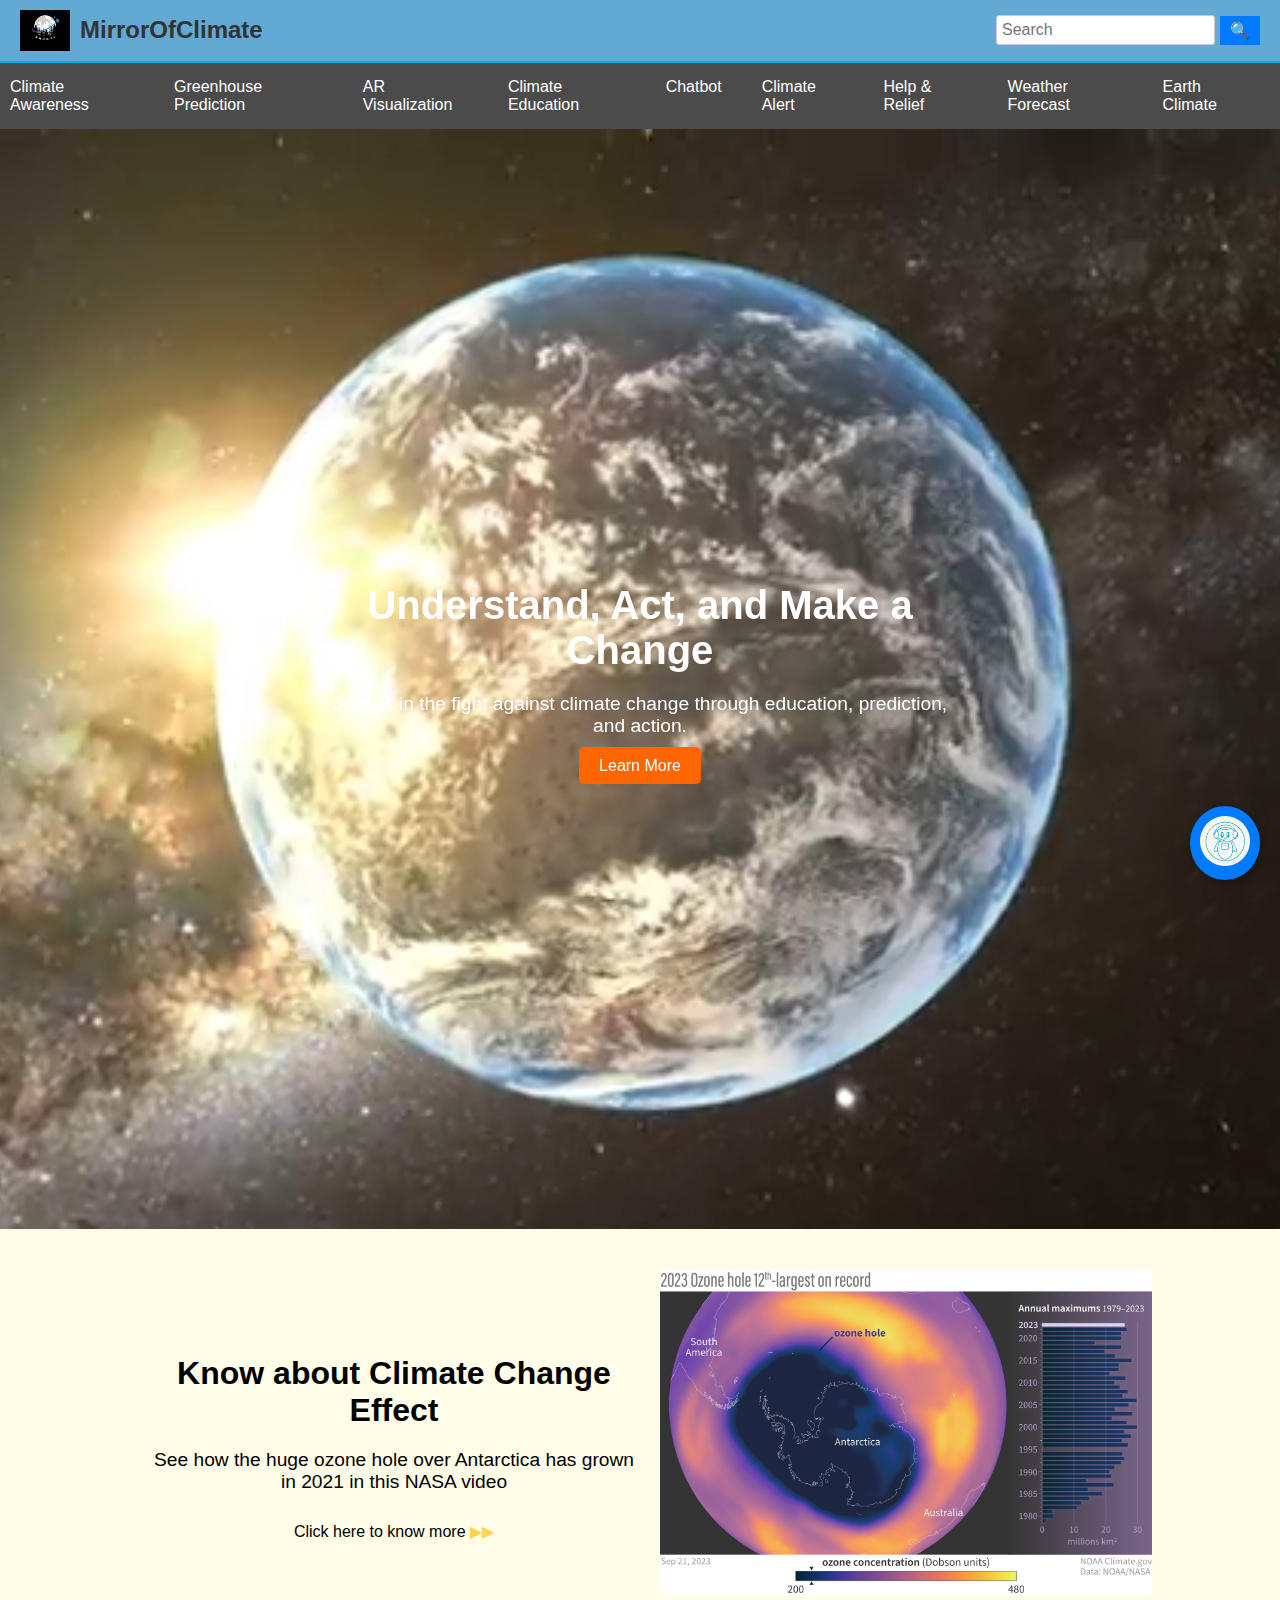
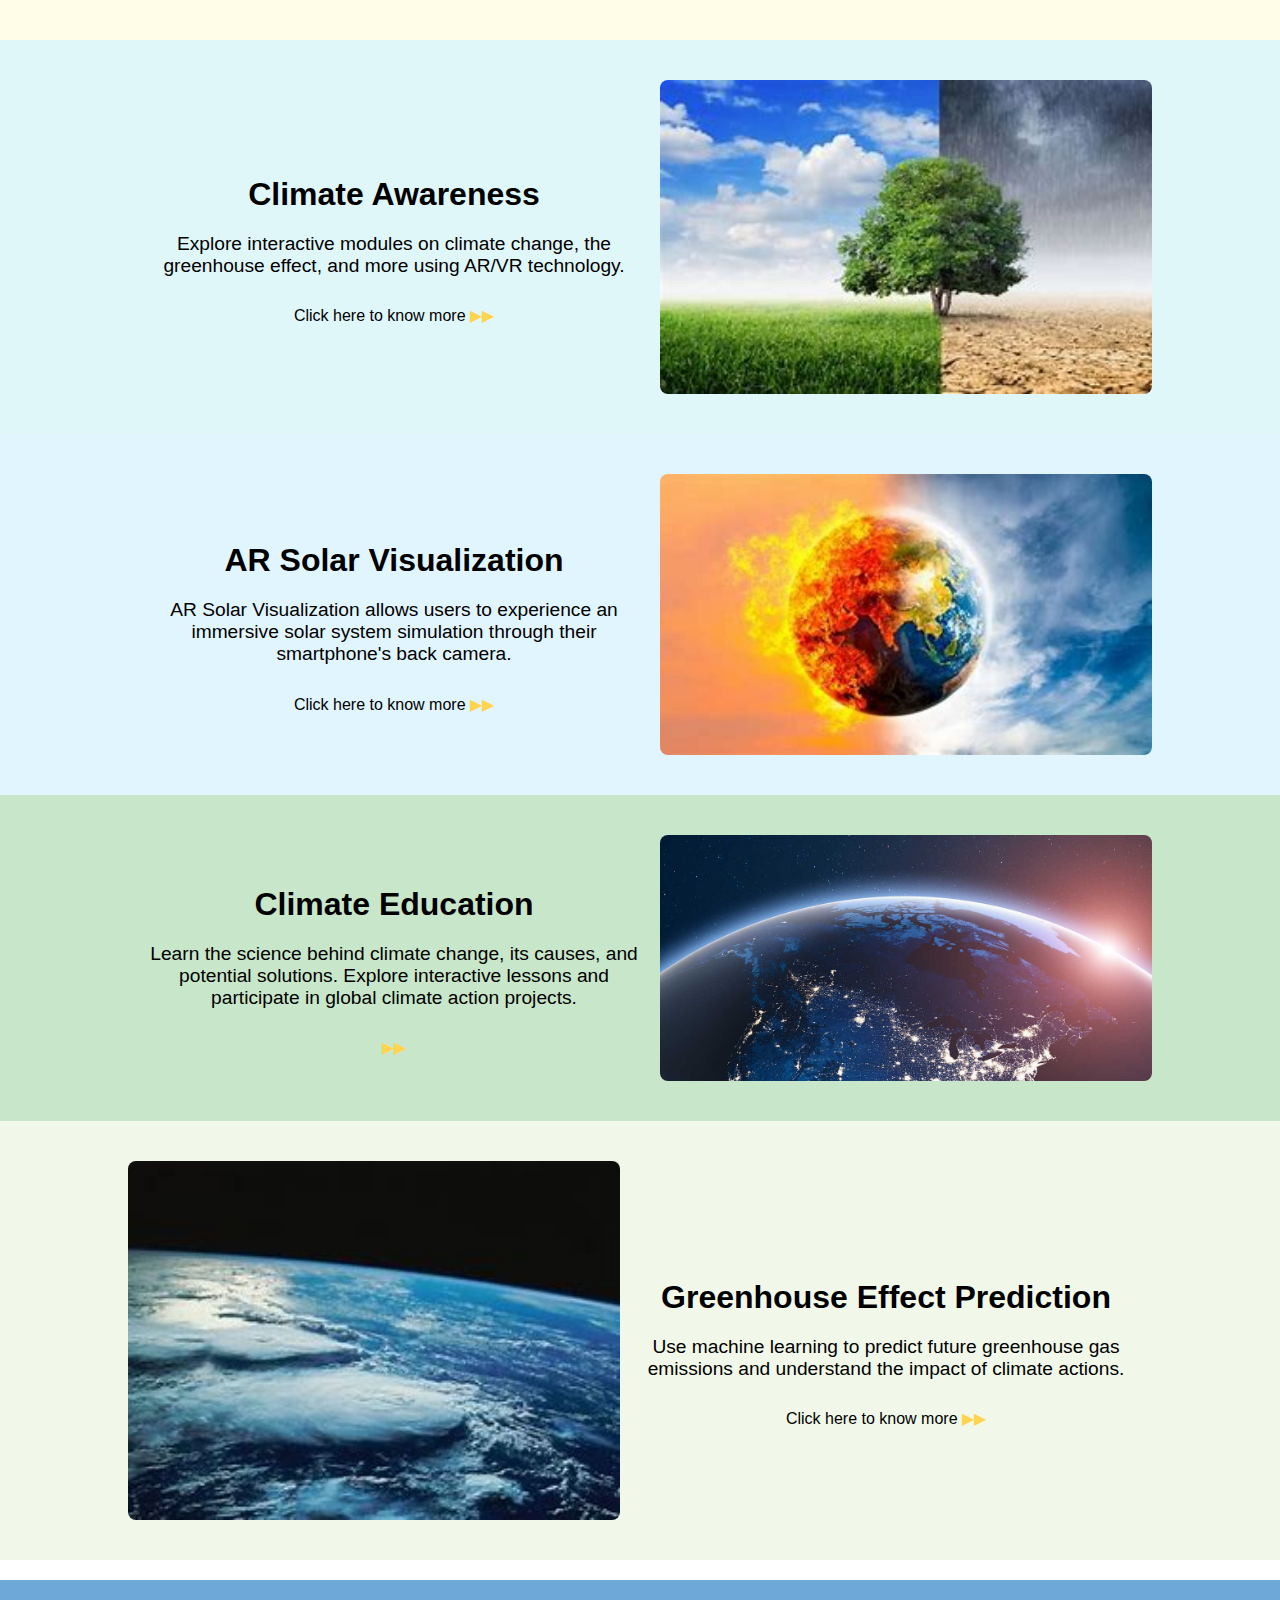
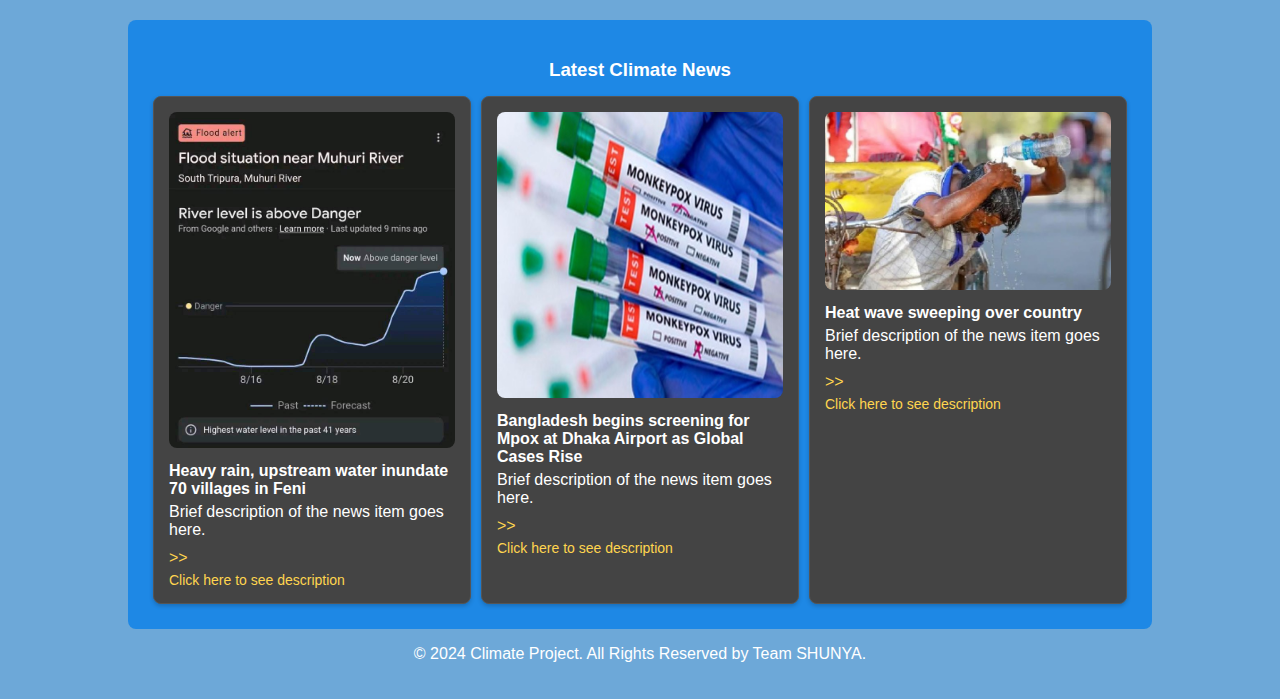
==== index.html @ bad0326f "added all files" ====
<!DOCTYPE html>
<html lang="en">
<head>
    <meta charset="UTF-8">
    <meta name="viewport" content="width=device-width, initial-scale=1.0">
    <title>Climate Project</title>
    <link rel="stylesheet" href="style.css">
    <link rel="stylesheet" href="root.css">
</head>
<body>
    <!-- Header -->
    <header>
        <div class="header-container">
            <div class="logo-title">
                <img src="logo.jpg" alt="United Nations Logo" class="logo">
                <h1>MirrorOfClimate</h1>
            </div>
            <div class="search-container">
                <input type="text" placeholder="Search" class="search-input">
                <button class="search-button">🔍</button>
            </div>
        </div>
        <nav>
            <ul class="nav-links">
                <li><a href="#awareness">Climate Awareness</a></li>
                <li><a href="#prediction">Greenhouse Prediction</a></li>
                <li><a href="#report">AR Visualization</a></li>
                <li><a href="#education">Climate Education</a></li>
                <li><a href="chatbot_login.html">Chatbot</a></li>
                <li><a href="alert.html">Climate Alert</a></li> 
                <li><a href="help.html" >Help & Relief</a></li>
                <li><a href="weather.html" >Weather Forecast</a></li>
                <li><a href="weather2.html" >Earth Climate</a></li> 

            </ul>
        </nav>
    </header>
    
    <!-- Chatbot Icon with Message Box -->
    <div class="chatbot-container">
        <div class="chatbot-msg-box">
            <p>Hi! Need help with climate info? Click me!</p>
        </div>

        <a href="chatbot.html">
            <div class="chatbot-icon">
                <img src="chatbot (2).png" alt="Chatbot">
            </div>
        </a>
    </div>
    
    <style>
        /* Header styles */
        .header-container {
            display: flex;
            justify-content: space-between;
            align-items: center;
            padding: 10px 20px;
            background-color: rgb(98, 169, 211);
            color: white;
        }
    
        .logo-title {
            display: flex;
            align-items: center;
        }
    
        .logo {
            width: 50px;
            height: auto;
            margin-right: 10px;
        }
    
        .search-container {
            display: flex;
            align-items: center;
        }
    
        .search-input {
            padding: 5px;
            font-size: 16px;
        }
    
        .search-button {
            padding: 5px 10px;
            font-size: 16px;
            background-color: #007BFF;
            color: white;
            border: none;
            cursor: pointer;
        }
    
        nav ul {
    display: flex;
    list-style: none;
}

nav ul li {
    margin-right: 20px;
}

nav ul li a {
    color: white;
    text-decoration: none;
    font-size: 16px;
}

    
        /* Chatbot Icon with Message Box styles */
        .chatbot-container {
            position: fixed;
            bottom: 20px;
            right: 20px;
            z-index: 1000;
            text-align: center;
        }
    
        .chatbot-msg-box {
            background-color: #007BFF;
            color: white;
            padding: 10px;
            border-radius: 8px;
            box-shadow: 0 2px 10px rgba(0, 0, 0, 0.3);
            margin-bottom: 10px;
            font-size: 14px;
            max-width: 200px;
            display: none; /* Initially hidden */
        }
    
        .chatbot-icon {
            background-color: #007BFF;
            border-radius: 50%;
            padding: 10px;
            box-shadow: 0 2px 10px rgba(0, 0, 0, 0.3);
            cursor: pointer;
        }
    
        .chatbot-icon img {
            width: 50px;
            height: 50px;
        }
    
        .chatbot-container:hover .chatbot-msg-box {
            display: block; /* Show message box on hover */
        }
        
    </style>
    
    
    
    

    <!-- Hero Section -->
    <section id="hero">
        <div class="container">
            <!-- Background Video -->
            <video autoplay muted loop id="heroVideo">
                <source src="video.mp4" type="video/mp4">
                Your browser does not support the video tag.
            </video>
            
            <!-- Overlay Content -->
            <div class="overlay">
                <h2>Understand, Act, and Make a Change</h2>
                <p>Join us in the fight against climate change through education, prediction, and action.</p>
                <a href="#awareness" class="btn">Learn More</a>
            </div>
        </div>
    </section>
    
    <style>
        /* Basic styles for the hero section */
        #hero {
            position: relative;
            width: 100%;
            height: 100vh; /* Full height of the viewport */
            overflow: hidden;
        }
    
        #heroVideo {
            position: absolute;
            top: 0;
            left: 0;
            width: 100%;
            height: 100%;
            object-fit: cover; /* Ensure the video covers the entire area */
            z-index: 1; /* Set the video behind the overlay */
        }
    
        /* Overlay styles */
        .overlay {
            position: absolute;
            top: 50%;
            left: 50%;
            transform: translate(-50%, -50%); /* Center the text */
            color: white; /* Change text color for visibility */
            text-align: center; /* Center text */
            z-index: 10; /* Ensure the text is above the video */
        }
    
        .btn {
            background-color: #007BFF; /* Button color */
            color: white; /* Button text color */
            padding: 10px 20px; /* Button padding */
            border: none; /* Remove border */
            border-radius: 5px; /* Round corners */
            text-decoration: none; /* Remove underline */
        }
    </style>
    

  

<!-- Climate Initiatives Section -->
<section id="initiatives" class="section" style="background-color: #FFFDE7;">
    <div class="container">
        <div class="content">
            <div class="text">
                <h2>Know about Climate Change Effect</h2>
                <p>See how the huge ozone hole over Antarctica has grown in 2021 in this NASA video</p>
                <span class="info-text">Click here to know more</span> <!-- Added text -->
                <a href="https://www.space.com/antarctica-ozone-hole-2021-video" class="arrow-link">▶▶</a>
            </div>
            <div class="image">
                <a href="https://www.space.com/antarctica-ozone-hole-2021-video"> <!-- Redirects to initiatives page when the image is clicked -->
                    <img src="image14.jpg" alt="Climate Initiatives" />
                </a>
            </div>
        </div>
    </div>
</section>




   
    <!-- Climate Awareness Section -->
<section id="awareness" class="section" style="background-color: #E0F7FA;">
    <div class="container">
        <div class="content">
            <div class="text">
                <h2>Climate Awareness</h2>
                <p>Explore interactive modules on climate change, the greenhouse effect, and more using AR/VR technology.</p>
                <span class="info-text">Click here to know more</span>
                <a href="awareness.html" class="arrow-link">▶▶</a>
            </div>
            <div class="image">
                <img src="image1.jpeg" alt="Climate Awareness" />
            </div>
        </div>
    </div>
</section>

<!-- Greenhouse Effect Prediction Section -->
<!-- <section id="prediction" class="section" style="background-color: #FFEBEE;">
    <div class="container">
        <div class="content reverse">
            <div class="text">
                <h2>Greenhouse Effect Prediction</h2>
                <p>Use machine learning to predict future greenhouse gas emissions and understand the impact of climate actions.</p>
                <span class="info-text">Click here to know more</span>
                <a href="prediction.html" class="arrow-link">▶▶</a>
            </div>
            <div class="image">
                <img src="image2.jpeg" alt="Greenhouse Effect Prediction" />
            </div>
            
        </div>
    </div>
</section> -->

<!-- AR Report Section -->
<section id="report" class="section" style="background-color: #E1F5FE;">
    <div class="container">
        <div class="content reverse">
            <div class="image">
                <img src="image3.jpeg" alt="AR/VR Problem Report" />
            </div>
            <div class="text">
                <h2>AR Solar Visualization</h2>
                <p>AR Solar Visualization allows users to experience an immersive solar system simulation through their smartphone's back camera.</p>
                <span class="info-text">Click here to know more</span>
                <a href="report.html" class="arrow-link">▶▶</a>
            </div>
        </div>
    </div>
</section>

 <!-- Climate Education Section -->
<section id="education" class="section" style="background-color: #C8E6C9;">
    <div class="container">
        <div class="content">
            <div class="text">
                <h2>Climate Education</h2>
                <p>Learn the science behind climate change, its causes, and potential solutions. Explore interactive lessons and participate in global climate action projects.</p>
                <a href="education.html" class="arrow-link">▶▶</a>
            </div>
            <div class="image">
                <img src="image4.jpg" alt="Climate Education">
            </div>
        </div>
    </div>
</section>

<!-- Chatbot Section -->
<section id="chatbot" class="section" style="background-color: #F1F8E9;">
    <div class="container">
        <div class="content">
            
            <div class="image">
                <img src="earth.jpeg" alt="AI-powered Climate Chatbot" />
            </div>
            <div class="text">
                <h2>Greenhouse Effect Prediction</h2>
                <p>Use machine learning to predict future greenhouse gas emissions and understand the impact of climate actions.</p>
                <span class="info-text">Click here to know more</span>
                <a href="prediction.html" class="arrow-link">▶▶</a>
            </div>
        </div>
    </div>
</section>

<style>
    /* General section styles */
.section {
    padding: 40px 0; /* Add padding for spacing */
    transition: background-color 0.3s; /* Smooth transition for hover effect */
}

.section:hover {
    background-color: rgba(240, 240, 240, 0.7); /* Light gray background on hover */
}

.container {
    max-width: 1200px;
    margin: 0 auto; /* Center the container */
    padding: 0 20px; /* Add padding on sides */
}

.content {
    display: flex; /* Use flexbox for layout */
    align-items: center; /* Center vertically */
    justify-content: space-between; /* Space between text and image */
}

.text {
    flex: 1; /* Allow text to take available space */
    padding: 20px; /* Add padding for text */
    transition: background-color 0.3s; /* Smooth transition for hover effect */
}

.text:hover {
    background-color: rgba(169, 156, 228, 0.7); /* Change background color on hover */
    border-radius: 8px; /* Optional: round corners on hover */
}

.image {
    flex: 1; /* Allow image to take available space */
    display: flex; /* Center the image */
    justify-content: center; /* Center the image horizontally */
}

.image img {
    width: 100%; /* Make the image fit the div */
    height: auto; /* Maintain aspect ratio */
    object-fit: cover; /* Ensure the image covers the div area */
    border-radius: 8px; /* Optional: round image corners */
    cursor: pointer; /* Change cursor to pointer */
}

.arrow-link {
    display: inline-block; /* Make the link a block element */
    margin-top: 10px; /* Add some space above the arrow */
    font-size: 24px; /* Increase the font size for visibility */
    color: #007BFF; /* Change the color for the arrow */
    text-decoration: none; /* Remove underline */
}

.arrow-link:hover {
    color: #0056b3; /* Darker color on hover */
}

/* Reverse layout for specific sections */
.content.reverse {
    flex-direction: row-reverse; /* Reverse the order of content and image */
}

</style>



    <!-- Footer -->
    <footer>
        <div class="container">
            <!-- Latest Climate News Section -->
            <div class="latest-news">
                <h3>Latest Climate News</h3>
                <div class="news-box">
                    <div class="news-item">
                        <img src="image11.jpg" alt="News Image 1" class="news-image">
                        <h4>Heavy rain, upstream water inundate 70 villages in Feni</h4>
                        <p>Brief description of the news item goes here.</p>
                        <a href="https://today.thefinancialexpress.com.bd/country/heavy-rain-upstream-water-inundate-70-villages-in-feni-1724170299" class="arrow-link"> >> </a> <!-- Link to detailed news -->
                        <a href="https://today.thefinancialexpress.com.bd/country/heavy-rain-upstream-water-inundate-70-villages-in-feni-1724170299" class="description-link">Click here to see description</a>
                    </div>
                    <div class="news-item">
                        <img src="image12.jpg" alt="News Image 2" class="news-image">
                        <h4>Bangladesh begins screening for Mpox at Dhaka Airport as Global Cases Rise</h4>
                        <p>Brief description of the news item goes here.</p>
                        <a href="https://www.newsonair.gov.in/bangladesh-begins-screening-for-mpox-at-dhaka-airport-as-global-cases-rise/#:~:text=No%20mpox%20case%20has%20been,of" class="arrow-link"> >> </a> <!-- Link to detailed news -->
                        <a href="https://www.newsonair.gov.in/bangladesh-begins-screening-for-mpox-at-dhaka-airport-as-global-cases-rise/#:~:text=No%20mpox%20case%20has%20been,of" class="description-link">Click here to see description</a>
                    </div>
                    <div class="news-item">
                        <img src="image13.jpg" alt="News Image 3" class="news-image">
                        <h4>Heat wave sweeping over country</h4>
                        <p>Brief description of the news item goes here.</p>
                        <a href="https://www.bssnews.net/news-flash/186089" class="arrow-link"> >> </a> <!-- Link to detailed news -->
                        <a href="https://www.bssnews.net/news-flash/186089" class="description-link">Click here to see description</a>
                    </div>
                </div>
                
            </div>
            
            <p>&copy; 2024 Climate Project. All Rights Reserved by Team SHUNYA.</p>
        </div>
    </footer>
    
    <style>
        /* Footer styles */
        footer {
            background-color: rgb(109, 168, 216); /* Dark background for footer */
            color: white; /* White text color */
            padding: 20px 0; /* Add padding */
            text-align: center; /* Center text */
        }
    
        .latest-news {
            background-color: #1E88E5; /* Blue background for the news section */
            padding: 20px; /* Add padding to the news section */
            border-radius: 8px; /* Round corners of the news section */
            margin-top: 20px; /* Space above the news section */
        }
    
        .latest-news h3 {
            margin-bottom: 10px; /* Space below the heading */
        }
    
        .news-box {
            display: flex; /* Use flexbox for layout */
            justify-content: space-between; /* Space between news items */
            flex-wrap: wrap; /* Wrap items if necessary */
        }
    
        .news-item {
            background-color: #444; /* Slightly lighter background for news items */
            border: 1px solid #555; /* Border for news items */
            border-radius: 8px; /* Rounded corners */
            padding: 15px; /* Padding inside news item */
            margin: 5px; /* Margin around news item */
            flex: 1 1 calc(30% - 10px); /* Flex item with responsive sizing */
            box-shadow: 0 2px 4px rgba(0, 0, 0, 0.2); /* Shadow for depth */
            transition: transform 0.2s; /* Animation on hover */
            text-align: left; /* Align text to the left */
        }
    
        .news-item:hover {
            transform: translateY(-3px); /* Lift effect on hover */
        }
    
        .news-item h4 {
            margin: 0 0 5px; /* Space below news title */
        }
    
        .news-item p {
            margin: 0; /* Remove default margin */
        }
    
        .news-image {
            width: 100%; /* Make images responsive */
            height: auto; /* Maintain aspect ratio */
            border-radius: 8px; /* Rounded corners for images */
            margin-bottom: 10px; /* Space below the image */
        }
    
        .arrow-link {
            display: inline-block; /* Make the link a block element */
            margin-top: 10px; /* Space above the arrow */
            font-size: 16px; /* Adjust font size for visibility */
            color: #FFD54F; /* Change color for the arrow */
            text-decoration: none; /* Remove underline */
        }
    
        .arrow-link:hover {
            color: #FFC107; /* Darker color on hover */
        }
    
        .description-link {
            display: block; /* Make the description link a block element */
            margin-top: 5px; /* Space above the description link */
            font-size: 14px; /* Font size for visibility */
            color: #FFD54F; /* Change color for the link */
            text-decoration: none; /* Remove underline */
        }
    
        .description-link:hover {
            color: #FFC107; /* Darker color on hover */
        }
        /* Help Section styles */


    </style>
    

    <script src="script.js"></script>
</body>
</html>
---- style.css ----
/* Global Styles */
/* Global Styles */
body {
    margin: 0;
    font-family: Arial, sans-serif;
}

/* Header Container */
.header-container {
    display: flex;
    justify-content: space-between;
    align-items: center;
    padding: 10px 20px;
    border-bottom: 2px solid #00ADEF;
}

/* Logo and Title Section */
.logo-title {
    display: flex;
    align-items: center;
}

.logo {
    height: 50px;
    margin-right: 10px;
}

header h1 {
    font-size: 1.5rem;
    color: #333;
    margin: 0;
}

/* Search Container */
.search-container {
    display: flex;
    align-items: center;
}

.search-input {
    padding: 5px;
    border: 1px solid #ccc;
    border-radius: 3px;
}

.search-button {
    padding: 5px;
    margin-left: 5px;
    background-color: #fff;
    border: 1px solid #ccc;
    cursor: pointer;
}

.site-index {
    margin-left: 15px;
    font-size: 0.9rem;
    color: #333;
    text-decoration: none;
}

.site-index:hover {
    text-decoration: underline;
}

/* Navigation Bar */
nav {
    background-color: #4B4B4B;
    padding: 10px 0;
}

.nav-links {
    display: flex;
    list-style: none;
    padding: 0;
    margin: 0;
    justify-content: center;
}

.nav-links li {
    margin-right: 20px;
}

.nav-links a {
    color: #fff;
    text-decoration: none;
    font-size: 1rem;
    padding: 5px 10px;
    display: block;
}

.nav-links a:hover {
    background-color: #333;
    border-radius: 3px;
}

/* Utility Classes */
.container {
    max-width: 1200px;
    margin: auto;
    padding: 0 20px;
}

.container {
    width: 80%;
    margin: auto;
    overflow: hidden;
}


/* Hero Section */
#hero {
    background: skyblue;
    color: #fff;
    padding: 100px 0;
    text-align: center;
}

#hero h2 {
    margin: 0;
    font-size: 2.5rem;
}

#hero p {
    margin: 20px 0;
    font-size: 1.2rem;
}

#hero .btn {
    background: #ff6600;
    color: #fff;
    padding: 10px 20px;
    text-decoration: none;
    border-radius: 5px;
    font-size: 1rem;
}

/* Section Styles */
.section {
    padding: 40px 0;
    text-align: center;
}

.section h2 {
    font-size: 2rem;
    margin-bottom: 20px;
}

.section p {
    font-size: 1.2rem;
}

/* Footer */
footer {
    background: #333;
    color: #fff;
    text-align: center;
    padding: 10px 0;
    margin-top: 20px;
}
---- root.css ----
@media only screen and (min-width: 200px) and (max-width: 576px) {
  

                    .container {
                      padding: 0 5px;
                    }
                  
                    .header-container {
                      flex-direction: column;
                      align-items: flex-start;
                      padding: 10px;
                    }
                  
                    .logo {
                      height: 40px;
                    }
                  
                    header h1 {
                      font-size: 1.25rem;
                    }
                  
                    .search-container {
                      margin-top: 10px;
                      width: 100%;
                      display: flex;
                      flex-direction: column;
                    }
                  
                    .search-input {
                      width: 100%;
                      margin-bottom: 10px;
                    }
                  
                    .search-button {
                      width: 100%;
                    }
                  
                    nav {
                      padding: 10px 0;
                    }
                  
                    .nav-links {
                      flex-direction: column;
                      align-items: flex-start;
                      padding: 0;
                    }
                  
                    .nav-links li {
                      margin: 5px 0;
                    }
                  
                    #hero {
                      padding: 50px 0;
                    }
                  
                    #hero h2 {
                      font-size: 2rem;
                    }
                  
                    #hero p {
                      font-size: 1rem;
                    }
                  
                    #hero .btn {
                      font-size: 0.9rem;
                      padding: 8px 16px;
                    }
                  
                    .section {
                      padding: 20px 0;
                    }
                  
                    .section h2 {
                      font-size: 1.5rem;
                    }
                  
                    .section p {
                      font-size: 1rem;
                    }
                  
                    footer {
                      padding: 10px;
                    }
                  
                    /* Image Styles */
                    img {
                      max-width: 100%;
                      height: auto;
                    }
                  
                    .banner-image-container img {
                      width: 100%;
                      height: auto;
                    }
                  
                    .project-image {
                      width: 100%;
                      height: auto;
                      margin-bottom: 10px;
                    }
                  
                    /* Video Styles */
                    #heroVideo {
                      position: absolute;
                      top: 0;
                      left: 0;
                      width: 100%;
                      height: 100%;
                      object-fit: cover; /* Ensure the video covers the entire area */
                      z-index: 1; /* Set the video behind the overlay */
                  }
                  }
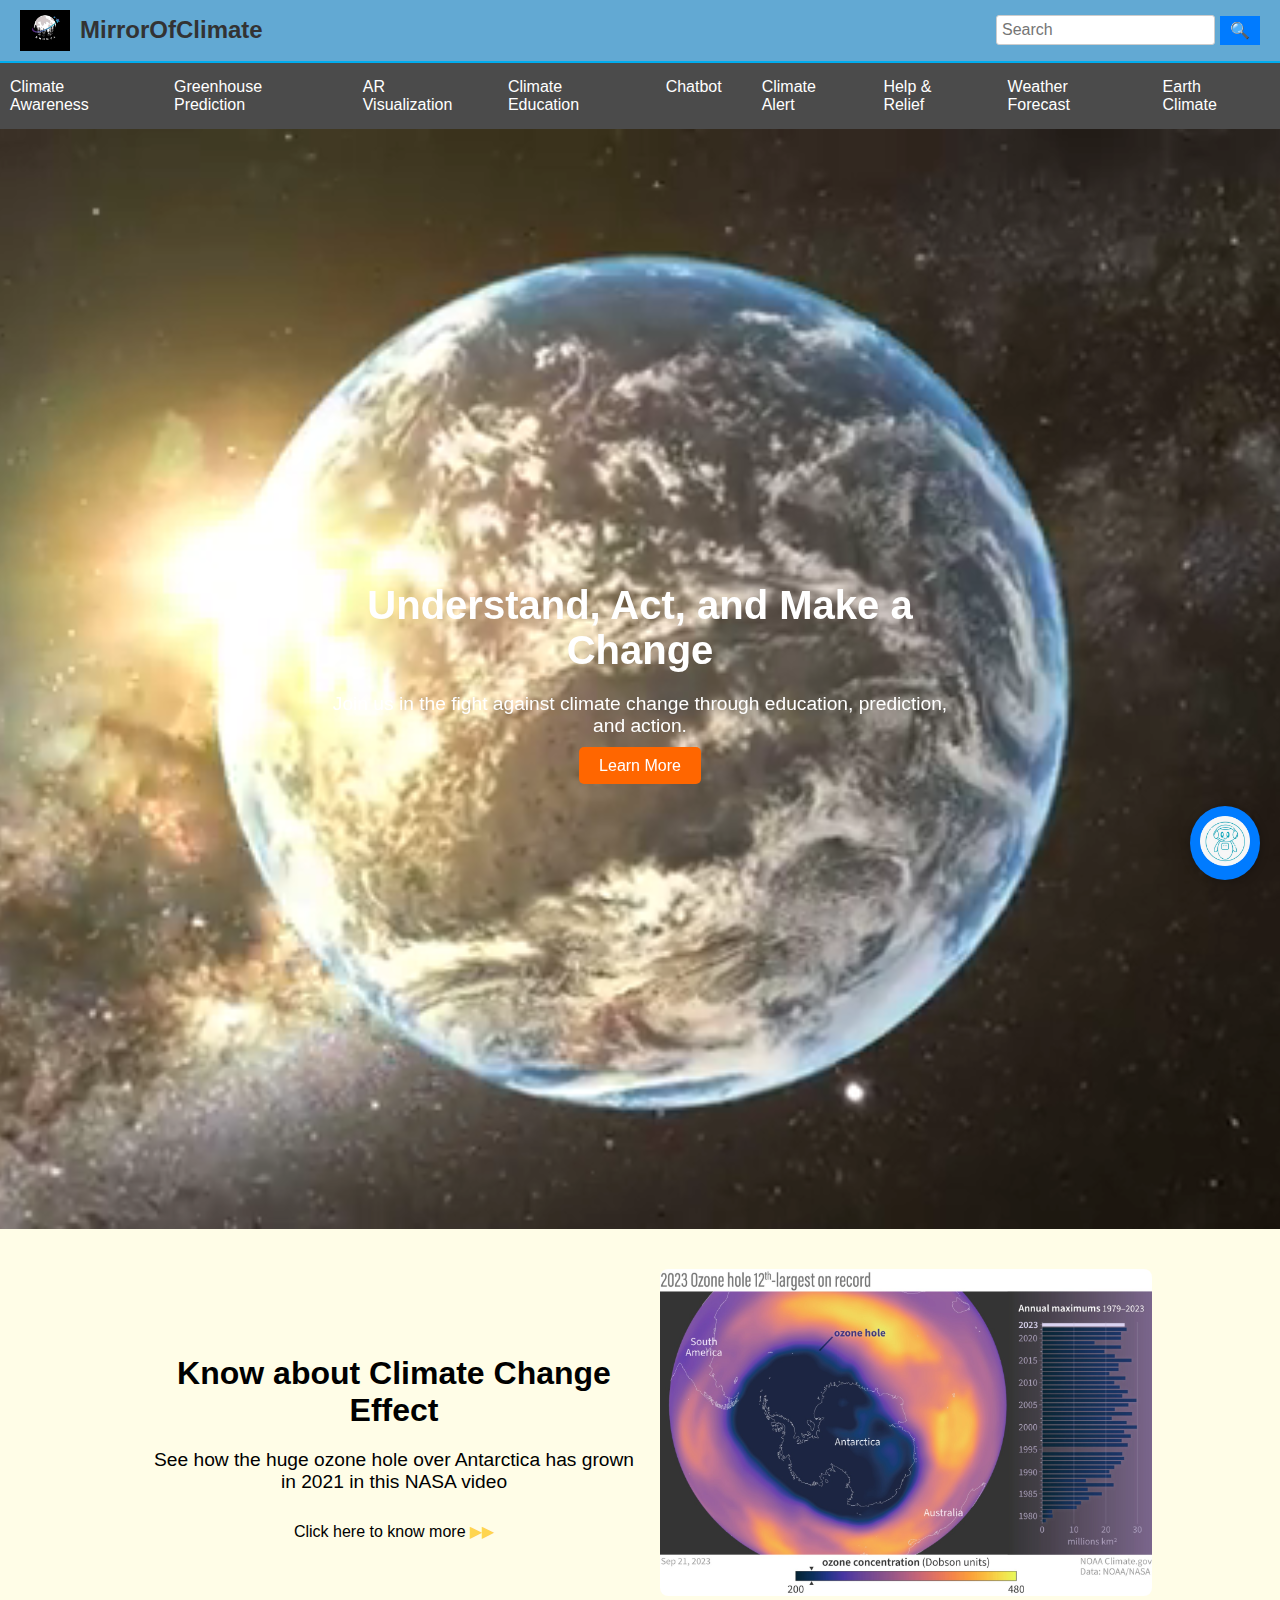
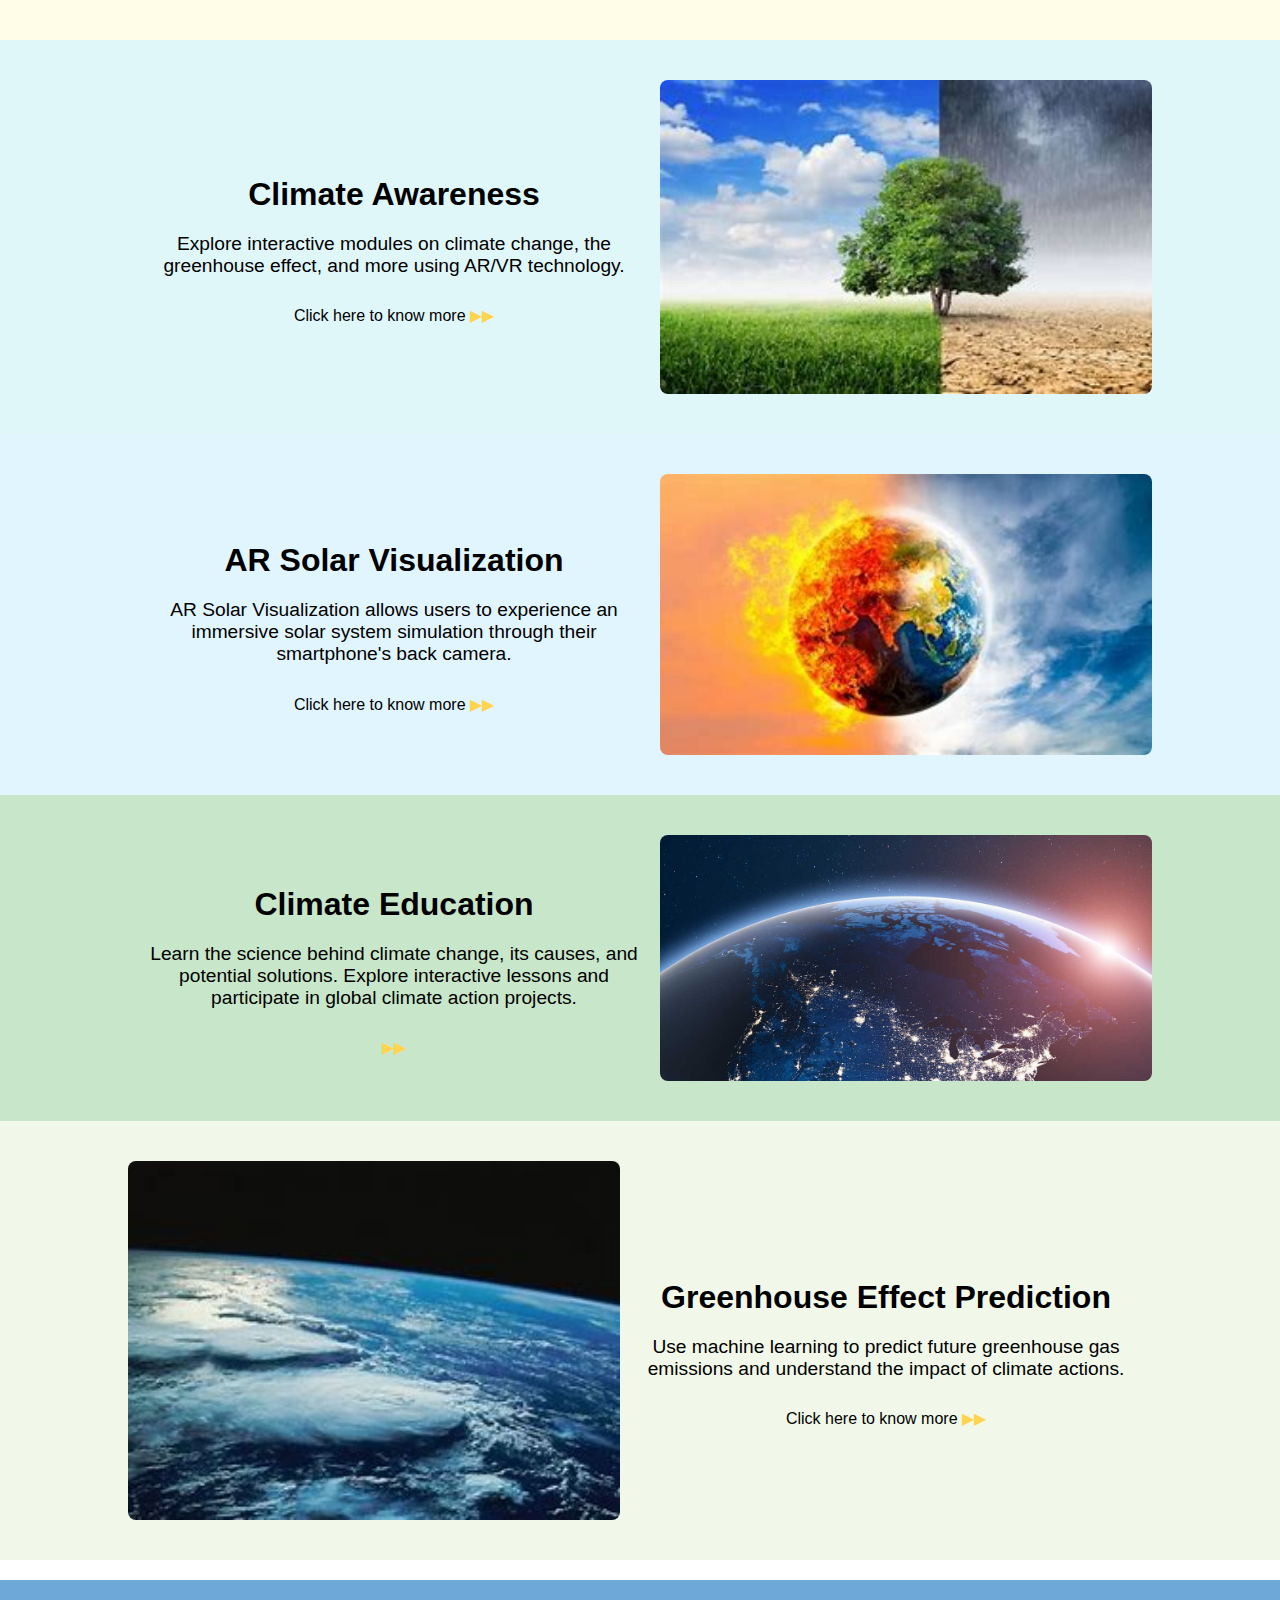
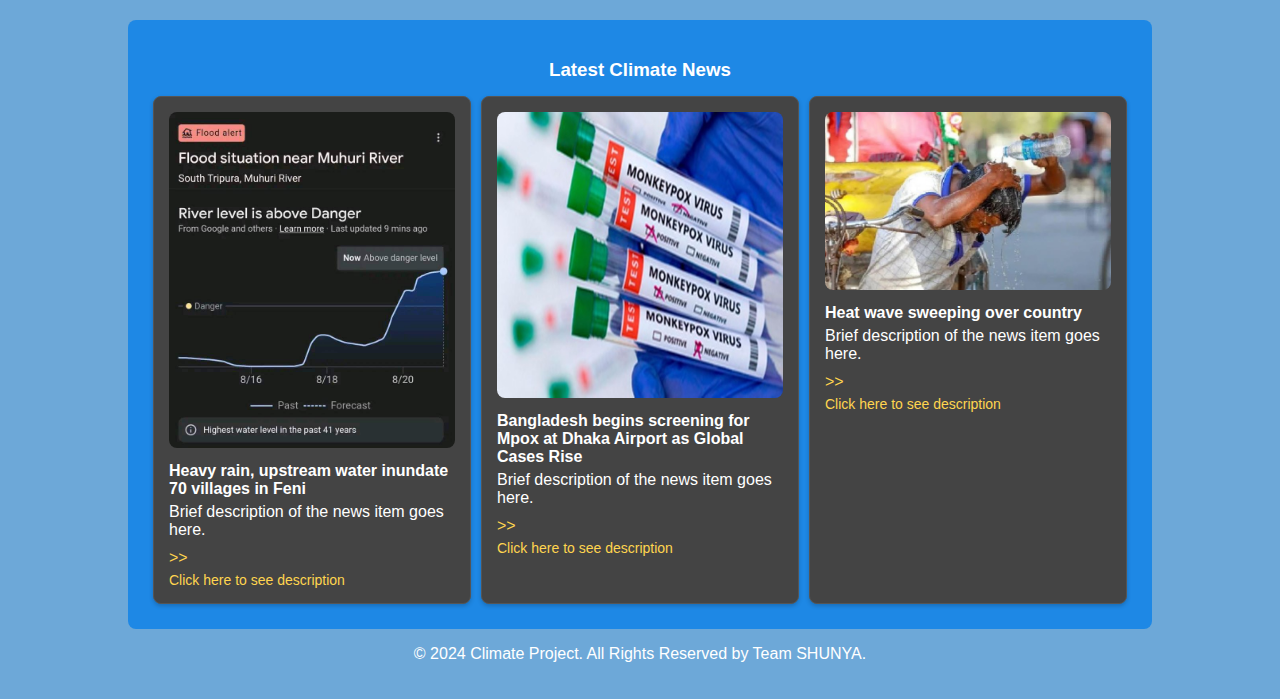
==== commit 392acc45: "added all files" ====
--- a/index.html
+++ b/index.html
@@ -310,7 +310,7 @@
             <div class="image">
                 <img src="earth.jpeg" alt="AI-powered Climate Chatbot" />
             </div>
-            <div class="text">
+            <div class="text" id="prediction">
                 <h2>Greenhouse Effect Prediction</h2>
                 <p>Use machine learning to predict future greenhouse gas emissions and understand the impact of climate actions.</p>
                 <span class="info-text">Click here to know more</span>
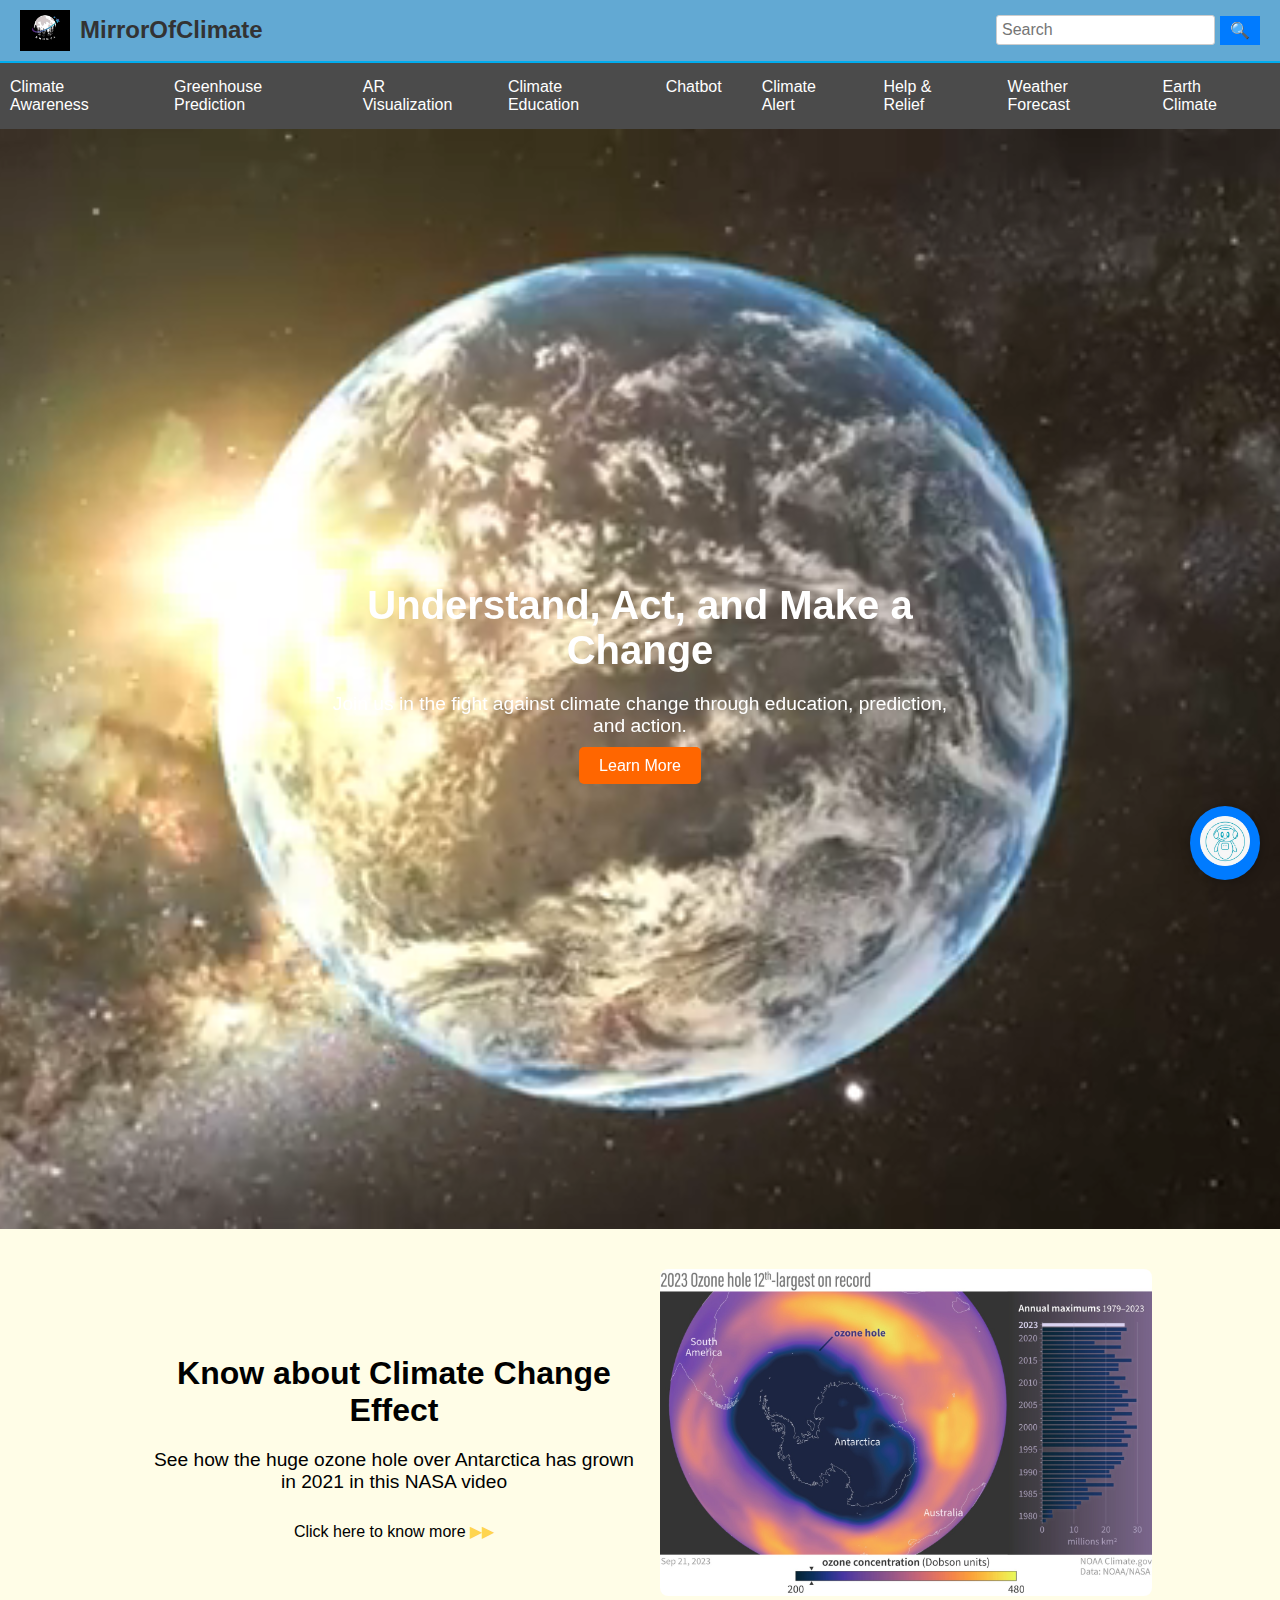
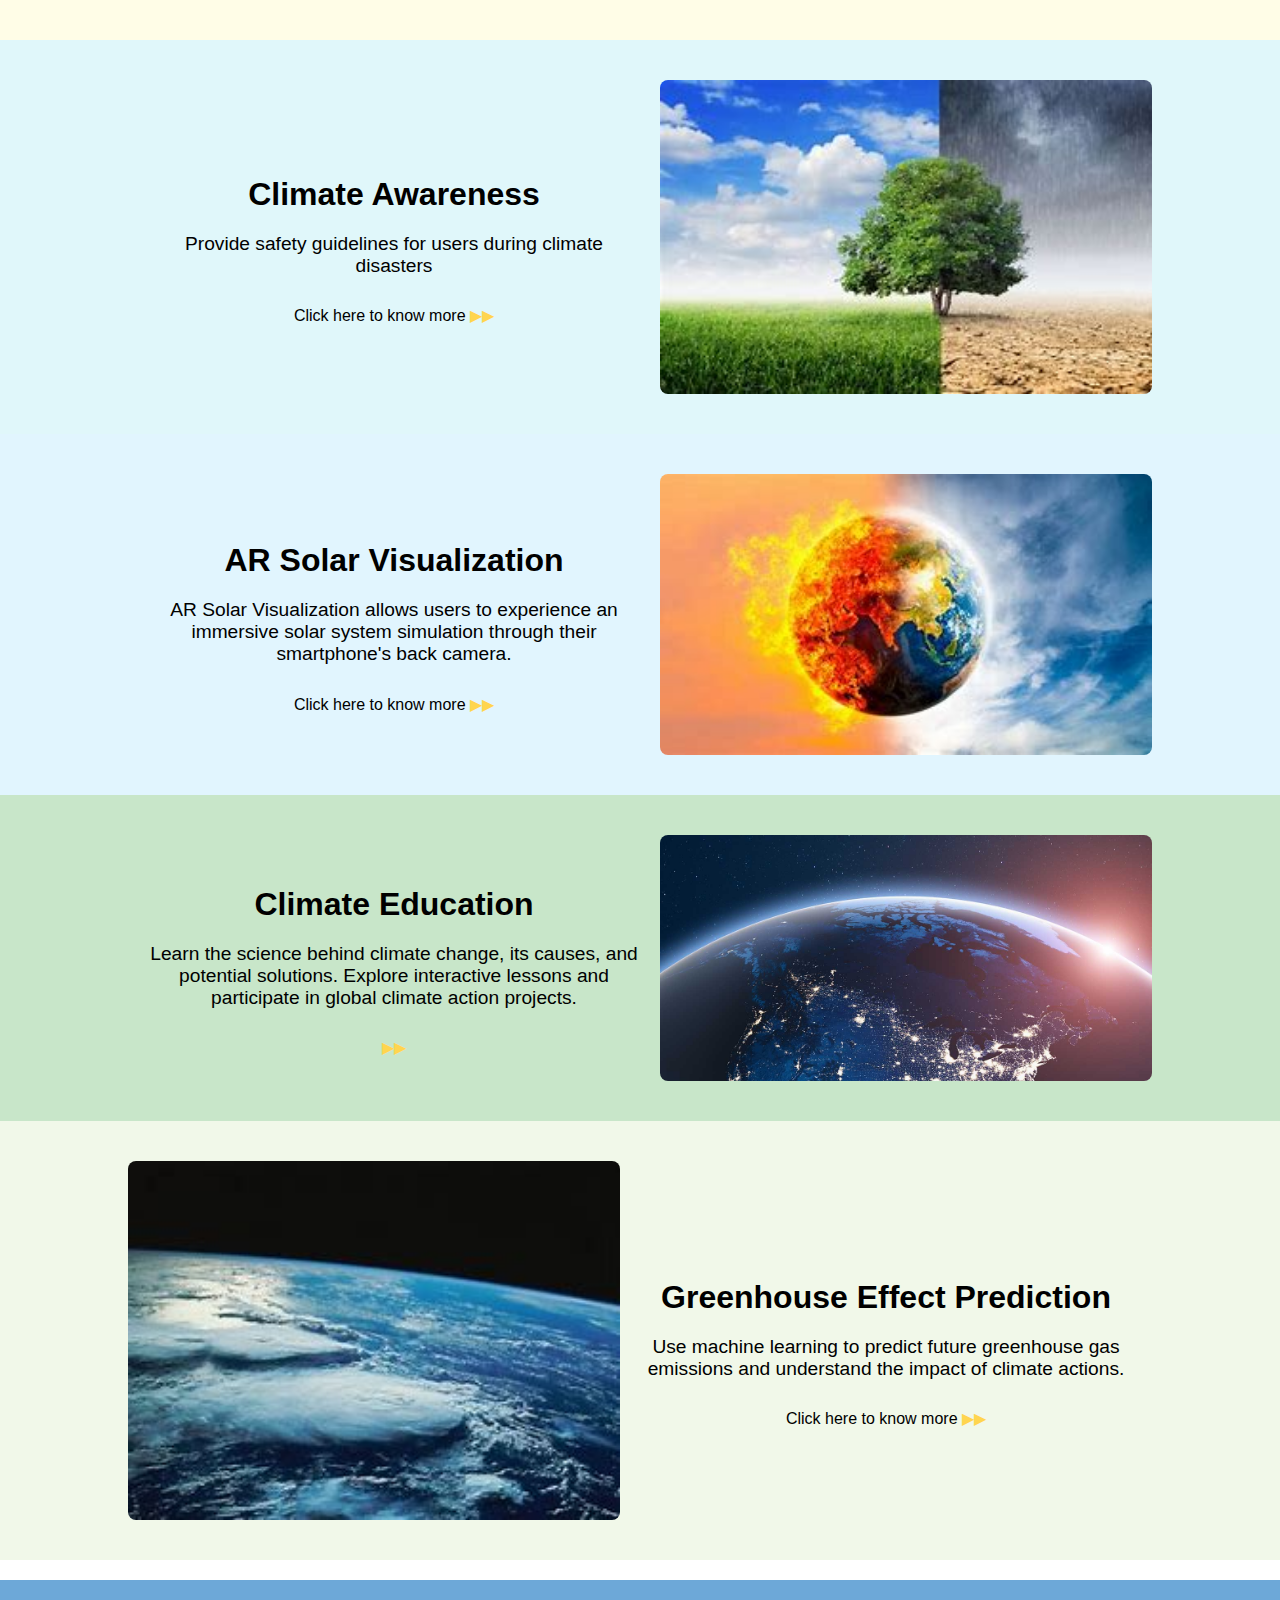
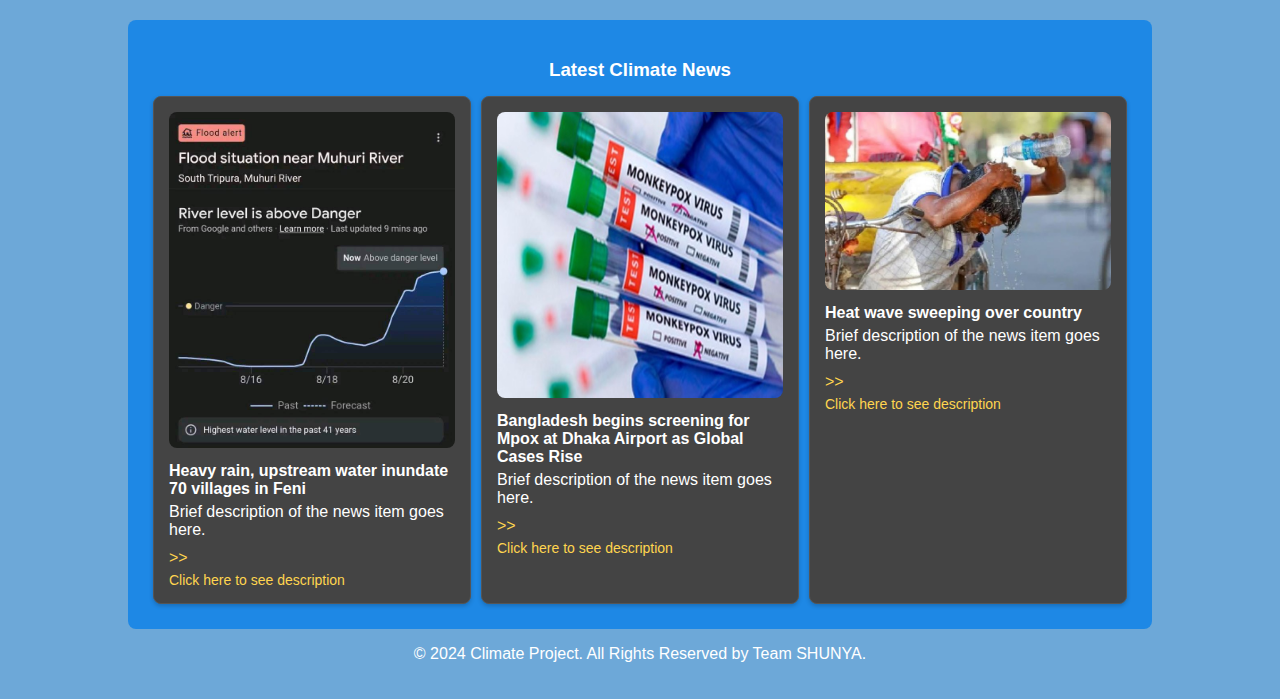
==== commit 42263b40: "added index.html" ====
--- a/index.html
+++ b/index.html
@@ -240,7 +240,7 @@
         <div class="content">
             <div class="text">
                 <h2>Climate Awareness</h2>
-                <p>Explore interactive modules on climate change, the greenhouse effect, and more using AR/VR technology.</p>
+                <p>Provide safety guidelines for users during climate disasters</p>
                 <span class="info-text">Click here to know more</span>
                 <a href="awareness.html" class="arrow-link">▶▶</a>
             </div>
